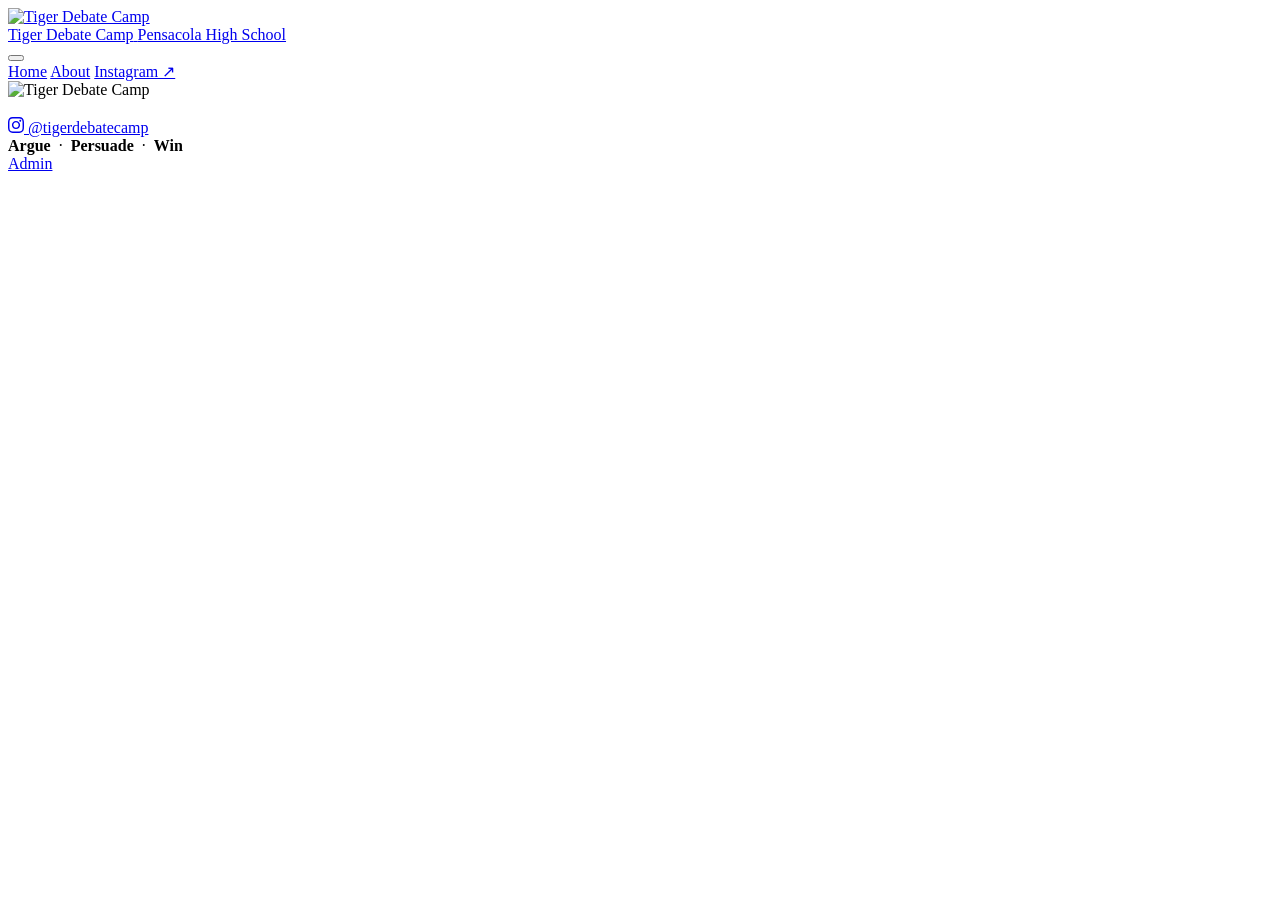
==== index.html @ ca710f63 "chore: add index.html" ====
<!DOCTYPE html>
<html lang="en">
<head>
  <meta charset="UTF-8" />
  <meta name="viewport" content="width=device-width, initial-scale=1.0" />
  <meta name="description" content="Tiger Debate Camp — An intensive debate program for rising 6th–8th graders, run by the Pensacola High Debate Team." />
  <meta property="og:title" content="Tiger Debate Camp" />
  <meta property="og:description" content="An intensive debate program for rising 6th–8th graders out of Pensacola High School." />
  <meta property="og:type" content="website" />
  <title>Tiger Debate Camp</title>
  <link rel="icon" type="image/png" href="Media/favicon-tdc.png" />
  <link rel="apple-touch-icon" href="Media/favicon-tdc.png" />
  <link rel="stylesheet" href="assets/styles.css" />
</head>
<body>

<header>
  <a class="logo-area" href="index.html" aria-label="Go to homepage">
    <img class="logo-img" src="Media/favicon-tdc.png" alt="Tiger Debate Camp" />
    <div class="logo-chapter">
      <span class="chapter-school">Tiger Debate Camp</span>
      <span class="chapter-tag">Pensacola High School</span>
    </div>
  </a>

  <button class="hamburger" id="hamburger" aria-label="Toggle navigation" aria-expanded="false">
    <span></span><span></span><span></span>
  </button>

  <nav id="main-nav" role="navigation" aria-label="Main navigation">
    <a href="index.html" id="nav-home">Home</a>
    <a href="about.html" id="nav-about">About</a>
    <a href="https://www.instagram.com/" target="_blank" rel="noopener" class="nav-accent">Instagram ↗</a>
  </nav>
</header>

<main id="main-content" role="main"></main>

<footer>
  <img class="footer-logo" src="Media/favicon-tdc.png" alt="Tiger Debate Camp" />
  <div style="font-weight:600;color:#fff;font-size:.95rem;">Pensacola High School <span style="opacity:.45;margin:0 .35rem;">·</span> Pensacola, FL</div>
  <div class="footer-divider" aria-hidden="true"></div>
  <a class="insta-link" href="https://www.instagram.com/" target="_blank" rel="noopener" aria-label="Follow us on Instagram">
    <svg width="16" height="16" viewBox="0 0 24 24" fill="currentColor" aria-hidden="true">
      <path d="M12 2.163c3.204 0 3.584.012 4.85.07 3.252.148 4.771 1.691 4.919 4.919.058 1.265.069 1.645.069 4.849 0 3.205-.012 3.584-.069 4.849-.149 3.225-1.664 4.771-4.919 4.919-1.266.058-1.644.07-4.85.07-3.204 0-3.584-.012-4.849-.07-3.26-.149-4.771-1.699-4.919-4.92-.058-1.265-.07-1.644-.07-4.849 0-3.204.013-3.583.07-4.849.149-3.227 1.664-4.771 4.919-4.919 1.266-.057 1.645-.069 4.849-.069zm0-2.163c-3.259 0-3.667.014-4.947.072-4.358.2-6.78 2.618-6.98 6.98-.059 1.281-.073 1.689-.073 4.948 0 3.259.014 3.668.072 4.948.2 4.358 2.618 6.78 6.98 6.98 1.281.058 1.689.072 4.948.072 3.259 0 3.668-.014 4.948-.072 4.354-.2 6.782-2.618 6.979-6.98.059-1.28.073-1.689.073-4.948 0-3.259-.014-3.667-.072-4.947-.196-4.354-2.617-6.78-6.979-6.98-1.281-.059-1.69-.073-4.949-.073zm0 5.838c-3.403 0-6.162 2.759-6.162 6.162s2.759 6.163 6.162 6.163 6.162-2.759 6.162-6.163c0-3.403-2.759-6.162-6.162-6.162zm0 10.162c-2.209 0-4-1.79-4-4 0-2.209 1.791-4 4-4s4 1.791 4 4c0 2.21-1.791 4-4 4zm6.406-11.845c-.796 0-1.441.645-1.441 1.44s.645 1.44 1.441 1.44c.795 0 1.439-.645 1.439-1.44s-.644-1.44-1.439-1.44z"/>
    </svg>
    @tigerdebatecamp
  </a>
  <div class="footer-tag"><strong>Argue</strong> &nbsp;·&nbsp; <strong>Persuade</strong> &nbsp;·&nbsp; <strong>Win</strong></div>
  <a class="footer-admin" href="admin.html">Admin</a>
</footer>

<script src="assets/site.js"></script>
<script>
function onSiteReady() {
  const main = document.getElementById('main-content');
  const t = currentTheme();
  const c = currentContent();

  const eventsHtml = c.events.map(ev => `
    <div class="event-item">
      <div class="event-date">${escHtml(ev.date)}</div>
      <div class="event-info">
        <h4>${escHtml(ev.title)}</h4>
        <p>${escHtml(ev.desc)}</p>
      </div>
    </div>`).join('');

  main.innerHTML = `
    <div class="hero">
      <div class="hero-content">
        <div class="hero-eyebrow">Pensacola High Debate Team Presents</div>
        <h1 class="anim anim-0">Tiger <span>Debate</span> Camp</h1>
        <p class="anim anim-1">${escHtml(c.subheadline)}</p>
        <div class="hero-actions anim anim-2">
          <a class="btn btn-primary" href="#section-program">The Program</a>
          <a class="btn btn-outline" href="about.html">About Us</a>
        </div>
      </div>
    </div>

    <div class="stats-strip">
      <div class="stat-item">
        <div class="stat-number">23</div>
        <div class="stat-label">2026 Enrollment</div>
      </div>
      <div class="stat-item">
        <div class="stat-number">5</div>
        <div class="stat-label">Days of Training</div>
      </div>
      <div class="stat-item">
        <div class="stat-number">6–8</div>
        <div class="stat-label">Grade Levels</div>
      </div>
      <div class="stat-item">
        <div class="stat-number">1</div>
        <div class="stat-label">Tournament Day</div>
      </div>
    </div>

    ${t.showAnnouncement && c.announcement && c.announcement.title ? `
    <section class="announcement-section" id="section-announcement">
      <div class="announcement" role="region" aria-label="Camp announcement">
        <div class="announcement-icon" aria-hidden="true">
          <svg width="22" height="22" viewBox="0 0 24 24" fill="currentColor">
            <path d="M3 11v2c0 .55.45 1 1 1h1l3.5 3.5c.63.63 1.71.18 1.71-.71V7.21c0-.89-1.08-1.34-1.71-.71L5 10H4c-.55 0-1 .45-1 1zm13.5 1c0-1.77-1.02-3.29-2.5-4.03v8.05c1.48-.73 2.5-2.25 2.5-4.02zM14 3.23v.5c0 .38.25.71.61.85C17.18 5.6 19 8.09 19 11s-1.82 5.4-4.39 6.42c-.36.14-.61.47-.61.85v.5c0 .63.63 1.07 1.21.85C18.66 18.36 21 14.95 21 11s-2.34-7.36-5.79-8.62c-.58-.22-1.21.22-1.21.85z"/>
          </svg>
        </div>
        <div class="announcement-body">
          ${c.announcement.badge ? `<div class="announcement-badge">${escHtml(c.announcement.badge)}</div>` : ''}
          <h3 class="announcement-title">${escHtml(c.announcement.title)}</h3>
          ${c.announcement.body ? `<p class="announcement-text">${escHtml(c.announcement.body)}</p>` : ''}
        </div>
        ${c.announcement.ctaText && c.announcement.ctaHref ? `
          <a class="announcement-cta" href="${escHtml(c.announcement.ctaHref)}">${escHtml(c.announcement.ctaText)} &rarr;</a>
        ` : ''}
      </div>
    </section>
    ` : ''}

    <section class="section" id="section-program">
      <div class="section-inner">
        <div class="section-eyebrow">The Program</div>
        <h2 class="section-title">What You'll Learn</h2>
        <div class="section-line"></div>
        <div class="cards">
          <div class="card">
            <div class="card-icon">
              <svg width="22" height="22" viewBox="0 0 24 24"><path d="M12 3c-4.97 0-9 4.03-9 9s4.03 9 9 9 9-4.03 9-9-4.03-9-9-9zm0 16c-3.86 0-7-3.14-7-7s3.14-7 7-7 7 3.14 7 7-3.14 7-7 7zm.5-11H11v6l5.25 3.15.75-1.23-4.5-2.67V8z"/></svg>
            </div>
            <h3>Argument Construction</h3>
            <p>Build airtight arguments from the ground up. Learn claim, warrant, and impact — the pillars of every winning case.</p>
          </div>
          <div class="card">
            <div class="card-icon">
              <svg width="22" height="22" viewBox="0 0 24 24"><path d="M20 2H4c-1.1 0-2 .9-2 2v18l4-4h14c1.1 0 2-.9 2-2V4c0-1.1-.9-2-2-2zm0 14H6l-2 2V4h16v12z"/></svg>
            </div>
            <h3>Crossfire Mastery</h3>
            <p>Sharpen your question-asking and on-your-feet thinking. Learn how to expose weaknesses and defend your position under pressure.</p>
          </div>
          <div class="card">
            <div class="card-icon">
              <svg width="22" height="22" viewBox="0 0 24 24"><path d="M19 3H5c-1.1 0-2 .9-2 2v14c0 1.1.9 2 2 2h14c1.1 0 2-.9 2-2V5c0-1.1-.9-2-2-2zm-7 14l-5-5 1.41-1.41L12 14.17l7.59-7.59L21 8l-9 9z"/></svg>
            </div>
            <h3>Real Tournament</h3>
            <p>On the final day, compete in a real tournament with real awards. No experience needed — just a willingness to learn and have fun.</p>
          </div>
        </div>
      </div>
    </section>

    <section class="section section-alt" id="section-format">
      <div class="section-inner">
        <div class="section-eyebrow">Tiger Debate Format</div>
        <h2 class="section-title">The Specialized Format</h2>
        <div class="section-line"></div>
        <table class="format-table">
          <thead>
            <tr>
              <th>Speech / Event</th>
              <th style="text-align:right">Duration</th>
            </tr>
          </thead>
          <tbody>
            <tr class="round-divider"><td colspan="2">Round 1</td></tr>
            <tr><td>Affirmative Opening</td><td>2:00</td></tr>
            <tr><td>Negative Opening</td><td>2:00</td></tr>
            <tr><td>Crossfire</td><td>2:00</td></tr>
            <tr><td>Prep Time</td><td>1:00</td></tr>
            <tr class="round-divider"><td colspan="2">Round 2</td></tr>
            <tr><td>Affirmative Rebuttal</td><td>1:30</td></tr>
            <tr><td>Negative Rebuttal</td><td>1:30</td></tr>
            <tr><td>Crossfire</td><td>1:30</td></tr>
            <tr><td>Prep Time</td><td>1:00</td></tr>
            <tr class="round-divider"><td colspan="2">Closing</td></tr>
            <tr><td>Affirmative Closing</td><td>1:00</td></tr>
            <tr><td>Negative Closing</td><td>1:00</td></tr>
          </tbody>
        </table>
      </div>
    </section>

    ${t.showEvents && c.events.length ? `
    <section class="section" id="section-schedule">
      <div class="section-inner">
        <div class="section-eyebrow">2026 Camp</div>
        <h2 class="section-title">Daily Schedule</h2>
        <div class="section-line"></div>
        <div class="events-list">${eventsHtml}</div>
      </div>
    </section>
    ` : ''}

    <section class="section section-alt" id="section-flyer">
      <div class="section-inner" style="text-align:center;">
        <div class="section-eyebrow">Camp Flyer</div>
        <h2 class="section-title">June 8–12, 2026</h2>
        <div class="section-line" style="margin:0 auto 2rem;"></div>
        <div class="flyer-wrap">
          <img src="Media/flyer.png" alt="Tiger Debate Camp Flyer — June 8–12, 8:30–1:30" />
        </div>
        <p style="margin-top:1.25rem;color:var(--text-muted);font-size:.92rem;">
          Text <strong style="color:var(--black);">850-380-5099</strong> for more info
        </p>
      </div>
    </section>

    ${t.showCta ? `
    <section class="section" id="section-cta">
      <div class="section-inner">
        <div class="cta-banner">
          <h2>Ready to Debate?</h2>
          <p>Join Tiger Debate Camp and spend five days learning to argue smarter, think faster, and compete with confidence. No experience needed.</p>
          <div class="hero-actions">
            <a class="btn btn-primary" href="about.html">Meet the Team</a>
            <a class="btn btn-outline" href="mailto:${escHtml(c.contactEmail)}">Contact Us</a>
          </div>
        </div>
      </div>
    </section>
    ` : ''}
  `;
}
</script>
</body>
</html>
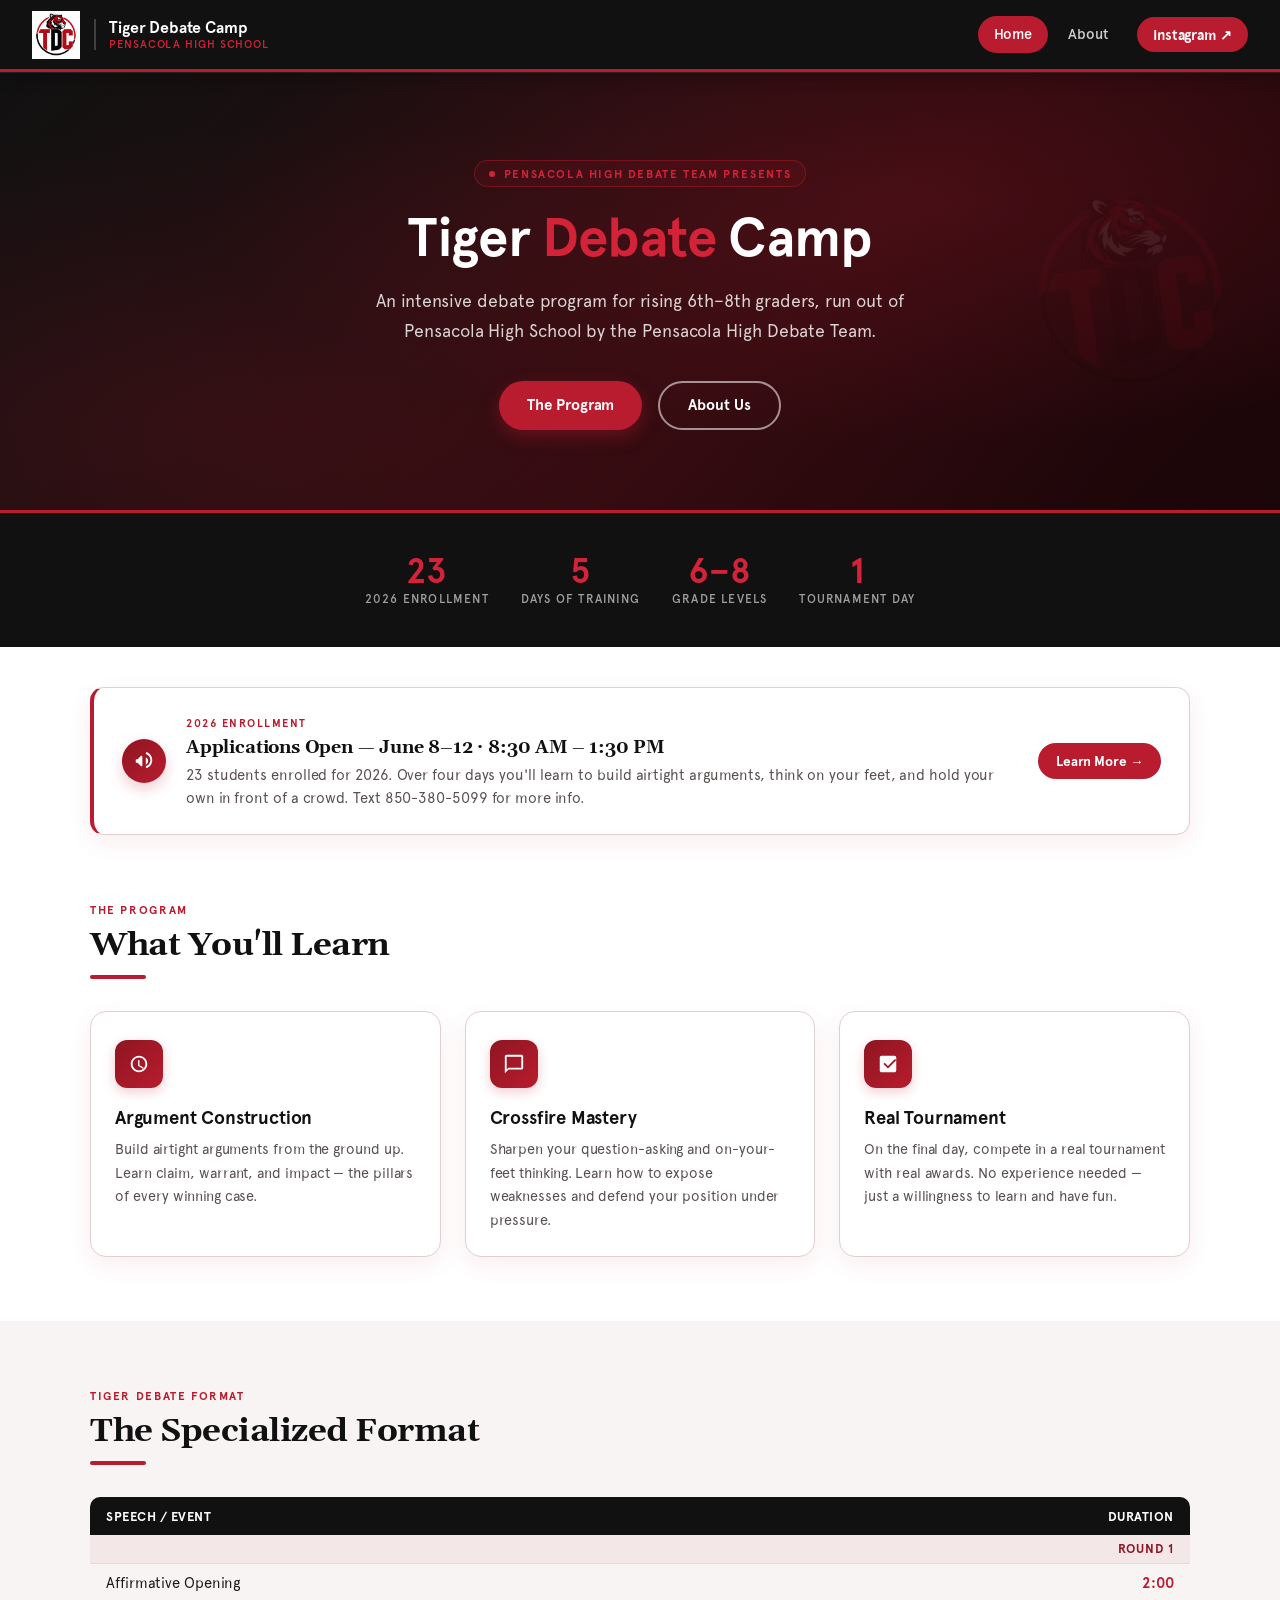
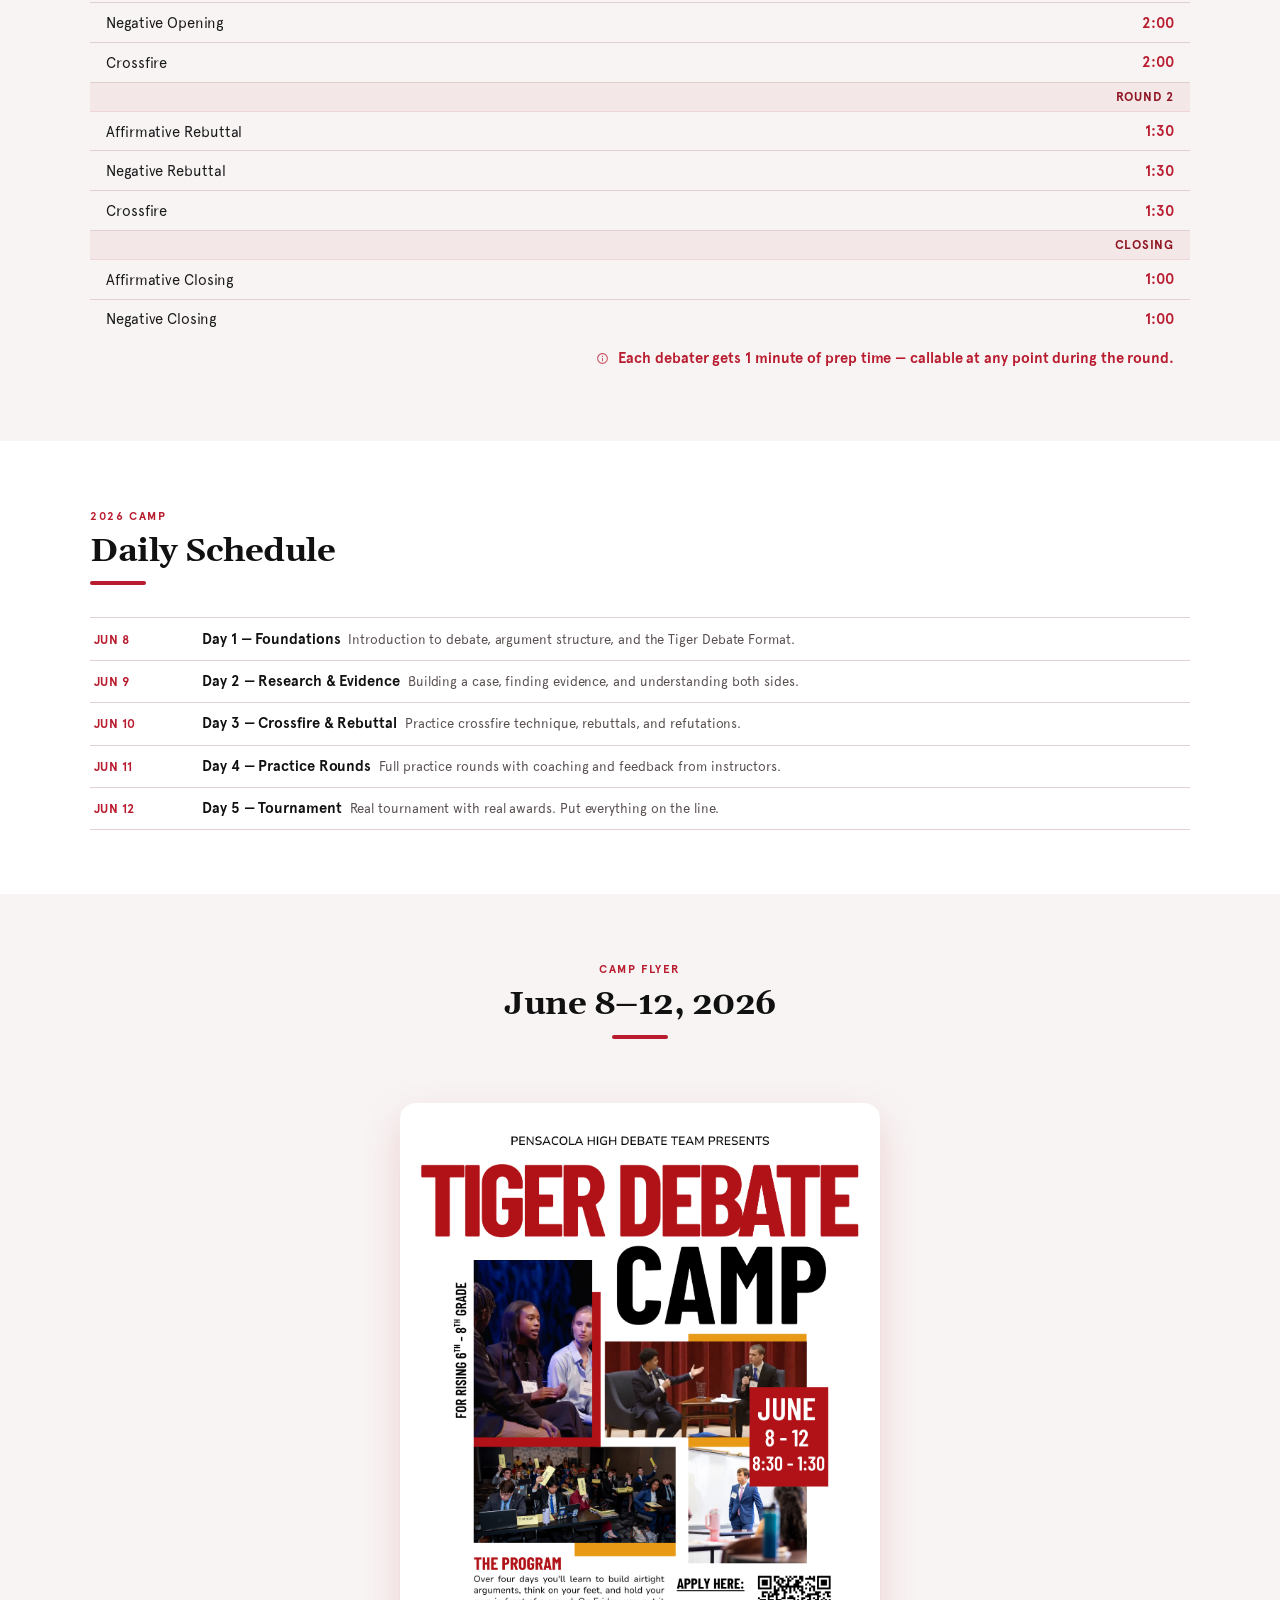
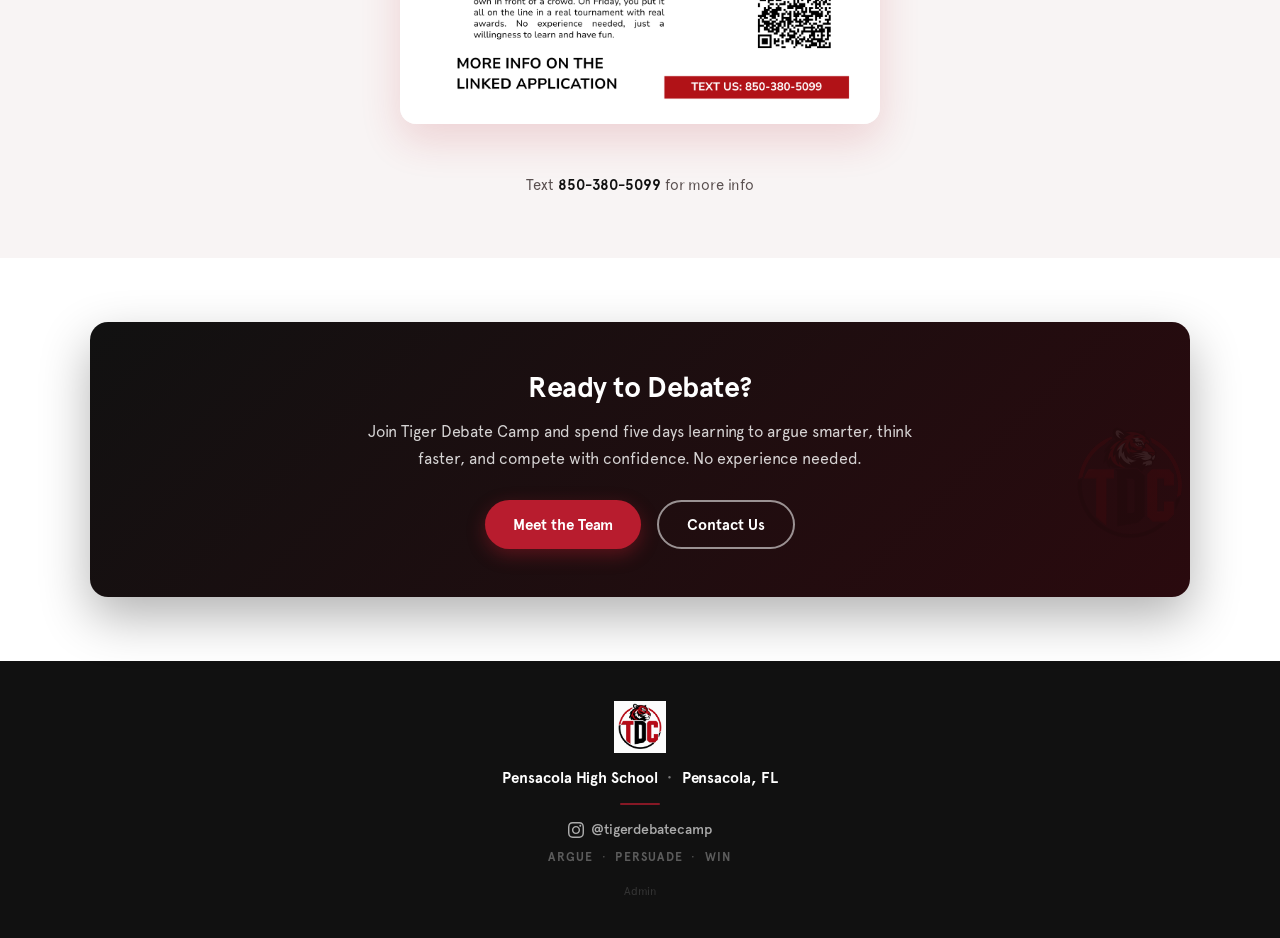
==== commit 3f720d44: "feat: update index.html" ====
--- a/index.html
+++ b/index.html
@@ -30,7 +30,7 @@
   <nav id="main-nav" role="navigation" aria-label="Main navigation">
     <a href="index.html" id="nav-home">Home</a>
     <a href="about.html" id="nav-about">About</a>
-    <a href="https://www.instagram.com/" target="_blank" rel="noopener" class="nav-accent">Instagram ↗</a>
+    <a href="https://www.instagram.com/tigerdebate" target="_blank" rel="noopener" class="nav-accent">Instagram ↗</a>
   </nav>
 </header>
 
@@ -40,7 +40,7 @@
   <img class="footer-logo" src="Media/favicon-tdc.png" alt="Tiger Debate Camp" />
   <div style="font-weight:600;color:#fff;font-size:.95rem;">Pensacola High School <span style="opacity:.45;margin:0 .35rem;">·</span> Pensacola, FL</div>
   <div class="footer-divider" aria-hidden="true"></div>
-  <a class="insta-link" href="https://www.instagram.com/" target="_blank" rel="noopener" aria-label="Follow us on Instagram">
+  <a class="insta-link" href="https://www.instagram.com/tigerdebate" target="_blank" rel="noopener" aria-label="Follow us on Instagram">
     <svg width="16" height="16" viewBox="0 0 24 24" fill="currentColor" aria-hidden="true">
       <path d="M12 2.163c3.204 0 3.584.012 4.85.07 3.252.148 4.771 1.691 4.919 4.919.058 1.265.069 1.645.069 4.849 0 3.205-.012 3.584-.069 4.849-.149 3.225-1.664 4.771-4.919 4.919-1.266.058-1.644.07-4.85.07-3.204 0-3.584-.012-4.849-.07-3.26-.149-4.771-1.699-4.919-4.92-.058-1.265-.07-1.644-.07-4.849 0-3.204.013-3.583.07-4.849.149-3.227 1.664-4.771 4.919-4.919 1.266-.057 1.645-.069 4.849-.069zm0-2.163c-3.259 0-3.667.014-4.947.072-4.358.2-6.78 2.618-6.98 6.98-.059 1.281-.073 1.689-.073 4.948 0 3.259.014 3.668.072 4.948.2 4.358 2.618 6.78 6.98 6.98 1.281.058 1.689.072 4.948.072 3.259 0 3.668-.014 4.948-.072 4.354-.2 6.782-2.618 6.979-6.98.059-1.28.073-1.689.073-4.948 0-3.259-.014-3.667-.072-4.947-.196-4.354-2.617-6.78-6.979-6.98-1.281-.059-1.69-.073-4.949-.073zm0 5.838c-3.403 0-6.162 2.759-6.162 6.162s2.759 6.163 6.162 6.163 6.162-2.759 6.162-6.163c0-3.403-2.759-6.162-6.162-6.162zm0 10.162c-2.209 0-4-1.79-4-4 0-2.209 1.791-4 4-4s4 1.791 4 4c0 2.21-1.791 4-4 4zm6.406-11.845c-.796 0-1.441.645-1.441 1.44s.645 1.44 1.441 1.44c.795 0 1.439-.645 1.439-1.44s-.644-1.44-1.439-1.44z"/>
     </svg>
@@ -166,16 +166,22 @@
             <tr><td>Affirmative Opening</td><td>2:00</td></tr>
             <tr><td>Negative Opening</td><td>2:00</td></tr>
             <tr><td>Crossfire</td><td>2:00</td></tr>
-            <tr><td>Prep Time</td><td>1:00</td></tr>
             <tr class="round-divider"><td colspan="2">Round 2</td></tr>
             <tr><td>Affirmative Rebuttal</td><td>1:30</td></tr>
             <tr><td>Negative Rebuttal</td><td>1:30</td></tr>
             <tr><td>Crossfire</td><td>1:30</td></tr>
-            <tr><td>Prep Time</td><td>1:00</td></tr>
             <tr class="round-divider"><td colspan="2">Closing</td></tr>
             <tr><td>Affirmative Closing</td><td>1:00</td></tr>
             <tr><td>Negative Closing</td><td>1:00</td></tr>
           </tbody>
+          <tfoot>
+            <tr class="prep-note">
+              <td colspan="2">
+                <svg width="13" height="13" viewBox="0 0 24 24" fill="currentColor" aria-hidden="true" style="vertical-align:-2px;margin-right:.35rem;opacity:.7"><path d="M11 7h2v2h-2zm0 4h2v6h-2zm1-9C6.48 2 2 6.48 2 12s4.48 10 10 10 10-4.48 10-10S17.52 2 12 2zm0 18c-4.41 0-8-3.59-8-8s3.59-8 8-8 8 3.59 8 8-3.59 8-8 8z"/></svg>
+                Each debater gets <strong>1 minute of prep time</strong> — callable at any point during the round.
+              </td>
+            </tr>
+          </tfoot>
         </table>
       </div>
     </section>
--- a/assets/styles.css
+++ b/assets/styles.css
@@ -0,0 +1,904 @@
+/* ── Tiger Debate Camp brand typefaces ── */
+@font-face {
+  font-family: 'Apercu Pro';
+  src: url("../Fonts/Apercu Pro/Apercu Pro Light.otf") format('opentype');
+  font-weight: 300; font-style: normal; font-display: swap;
+}
+@font-face {
+  font-family: 'Apercu Pro';
+  src: url("../Fonts/Apercu Pro/Apercu Pro Regular.otf") format('opentype');
+  font-weight: 400; font-style: normal; font-display: swap;
+}
+@font-face {
+  font-family: 'Apercu Pro';
+  src: url("../Fonts/Apercu Pro/Apercu Pro Italic.otf") format('opentype');
+  font-weight: 400; font-style: italic; font-display: swap;
+}
+@font-face {
+  font-family: 'Apercu Pro';
+  src: url("../Fonts/Apercu Pro/Apercu Pro Medium.otf") format('opentype');
+  font-weight: 500; font-style: normal; font-display: swap;
+}
+@font-face {
+  font-family: 'Apercu Pro';
+  src: url("../Fonts/Apercu Pro/Apercu Pro Bold.otf") format('opentype');
+  font-weight: 700; font-style: normal; font-display: swap;
+}
+@font-face {
+  font-family: 'Gelasio';
+  src: url("../Fonts/Gelasio/Gelasio-SemiBold.ttf") format('truetype');
+  font-weight: 600; font-style: normal; font-display: swap;
+}
+@font-face {
+  font-family: 'Gelasio';
+  src: url("../Fonts/Gelasio/Gelasio-Bold.ttf") format('truetype');
+  font-weight: 700; font-style: normal; font-display: swap;
+}
+
+/* ── Tiger Debate Camp brand palette ── */
+:root {
+  --crimson:    #b81c2e;
+  --crimson-dk: #8f1522;
+  --crimson-lt: #d42338;
+  --black:      #111111;
+  --ink:        #1a1a1a;
+  --white:      #ffffff;
+
+  --primary:    var(--crimson);
+  --accent:     var(--crimson-lt);
+  --bg:         var(--white);
+  --surface:    #f8f4f4;
+  --text:       var(--ink);
+  --text-muted: #5a5050;
+  --border:     #e0d0d0;
+
+  --radius:     12px;
+  --radius-pill: 999px;
+  --font-body:    'Apercu Pro', 'Helvetica Neue', Arial, sans-serif;
+  --font-head:    'Apercu Pro', 'Helvetica Neue', Arial, sans-serif;
+  --font-display: 'Gelasio', Georgia, 'Times New Roman', serif;
+  --shadow:     0 8px 24px rgba(184,28,46,0.08);
+  --shadow-lg:  0 16px 40px rgba(184,28,46,0.16);
+  --transition: 0.25s cubic-bezier(.4,0,.2,1);
+}
+
+*, *::before, *::after { box-sizing: border-box; margin: 0; padding: 0; }
+html { scroll-behavior: smooth; }
+
+body {
+  font-family: var(--font-body);
+  background: var(--bg);
+  color: var(--text);
+  min-height: 100vh;
+  display: flex;
+  flex-direction: column;
+  letter-spacing: -0.005em;
+  -webkit-font-smoothing: antialiased;
+  -moz-osx-font-smoothing: grayscale;
+}
+
+/* ── Header ── */
+header {
+  background: var(--black);
+  color: var(--white);
+  padding: 0 2rem;
+  display: flex;
+  align-items: center;
+  justify-content: space-between;
+  gap: 1rem;
+  position: sticky;
+  top: 0;
+  z-index: 100;
+  box-shadow: 0 1px 0 rgba(255,255,255,.08), 0 4px 16px rgba(0,0,0,0.3);
+  border-bottom: 3px solid var(--crimson);
+  min-height: 72px;
+}
+
+.logo-area {
+  display: flex;
+  align-items: center;
+  gap: .85rem;
+  cursor: pointer;
+  text-decoration: none;
+  color: var(--white);
+}
+
+.logo-img {
+  height: 48px;
+  width: auto;
+  display: block;
+}
+
+.logo-chapter {
+  display: flex;
+  flex-direction: column;
+  line-height: 1.1;
+  border-left: 2px solid rgba(255,255,255,.2);
+  padding-left: .85rem;
+}
+.logo-chapter .chapter-school {
+  font-family: var(--font-head);
+  font-weight: 700;
+  font-size: 1rem;
+  color: var(--white);
+  letter-spacing: -0.01em;
+}
+.logo-chapter .chapter-tag {
+  font-size: .7rem;
+  font-weight: 500;
+  color: var(--crimson-lt);
+  letter-spacing: .08em;
+  text-transform: uppercase;
+  margin-top: 2px;
+}
+@media (max-width: 640px) {
+  .logo-chapter { display: none; }
+}
+
+nav { display: flex; gap: .25rem; align-items: center; }
+
+nav a {
+  color: rgba(255,255,255,.8);
+  text-decoration: none;
+  padding: .55rem 1rem;
+  border-radius: var(--radius-pill);
+  font-size: .9rem;
+  font-weight: 500;
+  transition: background var(--transition), color var(--transition);
+}
+
+nav a:hover {
+  background: rgba(255,255,255,.08);
+  color: var(--white);
+}
+
+nav a.active {
+  background: var(--crimson);
+  color: var(--white);
+}
+
+nav a.nav-accent {
+  background: var(--crimson);
+  color: var(--white);
+  font-weight: 700;
+  margin-left: .5rem;
+}
+
+nav a.nav-accent:hover { background: var(--crimson-lt); color: var(--white); }
+
+.hamburger {
+  display: none;
+  background: none;
+  border: none;
+  cursor: pointer;
+  padding: .4rem;
+  color: var(--white);
+  flex-direction: column;
+  gap: 5px;
+}
+
+.hamburger span {
+  display: block;
+  width: 24px;
+  height: 2.5px;
+  background: var(--white);
+  border-radius: 2px;
+  transition: var(--transition);
+}
+
+/* ── Mobile nav ── */
+@media (max-width: 640px) {
+  .hamburger { display: flex; }
+  nav {
+    display: none;
+    position: absolute;
+    top: 72px;
+    left: 0; right: 0;
+    background: var(--black);
+    flex-direction: column;
+    padding: 1rem;
+    gap: .35rem;
+    border-top: 1px solid rgba(255,255,255,.1);
+    box-shadow: 0 12px 28px rgba(0,0,0,.4);
+  }
+  nav.open { display: flex; }
+  nav a { width: 100%; text-align: center; padding: .8rem; }
+}
+
+/* ── Main content ── */
+main {
+  flex: 1;
+  opacity: 1;
+  transition: opacity var(--transition);
+}
+main.fading { opacity: 0; }
+
+/* ── Page container ── */
+.page { max-width: 1100px; margin: 0 auto; padding: 2.5rem 1.5rem 4rem; }
+
+/* ── Hero ── */
+.hero {
+  background: linear-gradient(135deg, var(--black) 0%, #2a0a0e 60%, #1a0508 100%);
+  color: var(--white);
+  padding: 5.5rem 1.5rem 5rem;
+  text-align: center;
+  position: relative;
+  overflow: hidden;
+}
+
+.hero::before {
+  content: '';
+  position: absolute;
+  inset: 0;
+  background: radial-gradient(ellipse at 70% 30%, rgba(184,28,46,.22) 0%, transparent 55%),
+              radial-gradient(ellipse at 20% 80%, rgba(184,28,46,.15) 0%, transparent 60%);
+  pointer-events: none;
+}
+
+.hero::after {
+  content: '';
+  position: absolute;
+  right: -60px;
+  top: 50%;
+  transform: translateY(-50%) rotate(-8deg);
+  width: 420px;
+  height: 420px;
+  background-image: url("../Media/logo-tdc.png");
+  background-repeat: no-repeat;
+  background-size: contain;
+  background-position: center;
+  opacity: 0.07;
+  pointer-events: none;
+}
+
+.hero-content { position: relative; z-index: 1; max-width: 780px; margin: 0 auto; }
+
+.hero-eyebrow {
+  display: inline-flex;
+  align-items: center;
+  gap: .55rem;
+  font-size: .72rem;
+  font-weight: 600;
+  letter-spacing: .14em;
+  text-transform: uppercase;
+  color: var(--crimson-lt);
+  margin-bottom: 1.25rem;
+  padding: .35rem .85rem;
+  border: 1px solid rgba(184,28,46,.45);
+  border-radius: var(--radius-pill);
+  background: rgba(184,28,46,.1);
+}
+.hero-eyebrow::before {
+  content: '';
+  width: 6px; height: 6px; border-radius: 50%;
+  background: var(--crimson-lt);
+}
+
+.hero h1 {
+  font-family: var(--font-head);
+  font-size: clamp(2.1rem, 5vw, 3.4rem);
+  font-weight: 700;
+  line-height: 1.12;
+  letter-spacing: -0.015em;
+  margin-bottom: 1.1rem;
+}
+
+.hero h1 span { color: var(--crimson-lt); }
+
+.hero p {
+  font-size: 1.1rem;
+  line-height: 1.7;
+  color: rgba(255,255,255,.82);
+  max-width: 600px;
+  margin: 0 auto 2.2rem;
+  font-weight: 400;
+}
+
+.btn {
+  display: inline-flex;
+  align-items: center;
+  gap: .5rem;
+  padding: .85rem 1.75rem;
+  border-radius: var(--radius-pill);
+  font-family: var(--font-body);
+  font-weight: 600;
+  font-size: .95rem;
+  cursor: pointer;
+  text-decoration: none;
+  border: none;
+  transition: transform var(--transition), box-shadow var(--transition), background var(--transition), color var(--transition), border-color var(--transition);
+}
+
+.btn:hover { transform: translateY(-2px); box-shadow: 0 10px 24px rgba(0,0,0,.3); }
+.btn:active { transform: translateY(0); }
+
+.btn-primary {
+  background: var(--crimson);
+  color: var(--white);
+  box-shadow: 0 6px 18px rgba(184,28,46,.38);
+}
+.btn-primary:hover { background: var(--crimson-lt); }
+.btn-outline {
+  background: transparent;
+  color: var(--white);
+  border: 2px solid rgba(255,255,255,.55);
+}
+.btn-outline:hover { border-color: var(--white); background: rgba(255,255,255,.08); }
+.btn-navy {
+  background: var(--black);
+  color: var(--white);
+}
+.btn-navy:hover { background: #2a2a2a; color: var(--white); }
+.btn-danger { background: #dc3545; color: var(--white); }
+
+.hero-actions { display: flex; gap: 1rem; justify-content: center; flex-wrap: wrap; }
+
+/* ── Sections ── */
+.section { padding: 4rem 1.5rem; }
+.section-alt { background: var(--surface); }
+
+.section-inner { max-width: 1100px; margin: 0 auto; }
+
+.section-eyebrow {
+  display: inline-block;
+  font-size: .72rem;
+  font-weight: 600;
+  letter-spacing: .14em;
+  text-transform: uppercase;
+  color: var(--crimson);
+  margin-bottom: .55rem;
+}
+
+.section-title {
+  font-family: var(--font-display);
+  font-size: clamp(1.65rem, 2.6vw, 2.1rem);
+  font-weight: 700;
+  color: var(--black);
+  letter-spacing: -0.015em;
+  line-height: 1.2;
+  margin-bottom: 0.6rem;
+}
+
+.section-line {
+  width: 56px;
+  height: 4px;
+  background: var(--crimson);
+  border-radius: 2px;
+  margin-bottom: 2rem;
+}
+
+/* ── Announcement card (homepage) ── */
+.announcement-section { padding: 2.5rem 1.5rem 0; }
+.announcement {
+  position: relative;
+  max-width: 1100px;
+  margin: 0 auto;
+  background: var(--bg);
+  border: 1px solid var(--border);
+  border-left: 4px solid var(--crimson);
+  border-radius: 14px;
+  padding: 1.5rem 1.75rem;
+  box-shadow: var(--shadow);
+  display: grid;
+  grid-template-columns: auto 1fr auto;
+  gap: 1.25rem;
+  align-items: center;
+}
+.announcement-icon {
+  width: 44px; height: 44px;
+  flex: 0 0 44px;
+  background: linear-gradient(135deg, var(--crimson-dk) 0%, var(--crimson) 100%);
+  border-radius: 50%;
+  display: flex; align-items: center; justify-content: center;
+  color: var(--white);
+  box-shadow: 0 6px 14px rgba(184,28,46,.22);
+}
+.announcement-body { min-width: 0; }
+.announcement-badge {
+  display: inline-block;
+  font-size: .68rem;
+  font-weight: 700;
+  letter-spacing: .14em;
+  text-transform: uppercase;
+  color: var(--crimson);
+  margin-bottom: .35rem;
+}
+.announcement-title {
+  font-family: var(--font-display);
+  font-size: 1.15rem;
+  font-weight: 700;
+  color: var(--black);
+  line-height: 1.3;
+  margin-bottom: .3rem;
+  letter-spacing: -0.01em;
+}
+.announcement-text {
+  font-size: .92rem;
+  color: var(--text-muted);
+  line-height: 1.55;
+}
+.announcement-cta {
+  flex: 0 0 auto;
+  display: inline-flex;
+  align-items: center;
+  gap: .35rem;
+  padding: .6rem 1.1rem;
+  border-radius: var(--radius-pill);
+  background: var(--crimson);
+  color: var(--white);
+  font-weight: 600;
+  font-size: .85rem;
+  text-decoration: none;
+  white-space: nowrap;
+  transition: background var(--transition), transform var(--transition);
+}
+.announcement-cta:hover { background: var(--crimson-lt); transform: translateY(-1px); }
+
+@media (max-width: 720px) {
+  .announcement {
+    grid-template-columns: auto 1fr;
+    row-gap: 1rem;
+  }
+  .announcement-cta { grid-column: 1 / -1; justify-self: start; }
+}
+
+/* ── Embedded calendars ── */
+.embeds-grid {
+  display: grid;
+  gap: 1.5rem;
+  grid-template-columns: 1fr;
+}
+@media (min-width: 880px) {
+  .embeds-grid.two-col { grid-template-columns: 1fr 1fr; }
+}
+.embed-card {
+  background: var(--bg);
+  border: 1px solid var(--border);
+  border-radius: 14px;
+  box-shadow: var(--shadow);
+  overflow: hidden;
+}
+.embed-card-head {
+  padding: 1rem 1.25rem;
+  border-bottom: 1px solid var(--border);
+  font-family: var(--font-head);
+  font-weight: 600;
+  color: var(--black);
+  font-size: .95rem;
+  display: flex; align-items: center; gap: .55rem;
+}
+.embed-card-head svg { color: var(--crimson); }
+.embed-frame {
+  width: 100%;
+  height: 520px;
+  border: 0;
+  display: block;
+  background: var(--surface);
+}
+
+/* ── Cards grid ── */
+.cards { display: grid; gap: 1.5rem; grid-template-columns: repeat(auto-fill, minmax(280px, 1fr)); }
+
+.card {
+  position: relative;
+  background: var(--bg);
+  border: 1px solid var(--border);
+  border-radius: 16px;
+  padding: 1.75rem 1.5rem 1.5rem;
+  box-shadow: var(--shadow);
+  transition: transform var(--transition), box-shadow var(--transition), border-color var(--transition);
+  overflow: hidden;
+}
+
+.card::before {
+  content: '';
+  position: absolute;
+  top: 0; left: 0; right: 0;
+  height: 3px;
+  background: var(--crimson);
+  transform: scaleX(0);
+  transform-origin: left;
+  transition: transform 0.35s cubic-bezier(.4,0,.2,1);
+}
+
+.card:hover {
+  transform: translateY(-4px);
+  box-shadow: var(--shadow-lg);
+  border-color: rgba(184,28,46,.25);
+}
+.card:hover::before { transform: scaleX(1); }
+
+.card-icon {
+  width: 48px; height: 48px;
+  background: linear-gradient(135deg, var(--crimson-dk) 0%, var(--crimson) 100%);
+  border-radius: 12px;
+  display: flex; align-items: center; justify-content: center;
+  margin-bottom: 1.1rem;
+  box-shadow: 0 4px 12px rgba(184,28,46,.22);
+}
+.card-icon svg { fill: var(--white); }
+
+.card h3 {
+  font-family: var(--font-head);
+  font-size: 1.15rem;
+  font-weight: 700;
+  color: var(--black);
+  letter-spacing: -0.01em;
+  margin-bottom: .5rem;
+}
+
+.card p {
+  font-size: .9rem;
+  line-height: 1.65;
+  color: var(--text-muted);
+}
+
+.card a.card-link {
+  display: inline-flex;
+  align-items: center;
+  gap: .35rem;
+  margin-top: 1rem;
+  font-size: .85rem;
+  font-weight: 600;
+  color: var(--crimson);
+  text-decoration: none;
+  transition: color var(--transition), gap var(--transition);
+}
+.card a.card-link:hover { color: var(--crimson-dk); gap: .55rem; }
+
+/* ── Officers ── */
+.officers {
+  display: grid;
+  gap: 1rem;
+  grid-template-columns: repeat(auto-fill, minmax(170px, 1fr));
+}
+
+.officer {
+  background: var(--bg);
+  border: 1px solid var(--border);
+  border-radius: 14px;
+  padding: 1.4rem 1rem 1.2rem;
+  text-align: center;
+  box-shadow: var(--shadow);
+  transition: transform var(--transition), box-shadow var(--transition);
+}
+.officer:hover { transform: translateY(-3px); box-shadow: var(--shadow-lg); }
+
+.officer-avatar {
+  width: 64px; height: 64px;
+  border-radius: 50%;
+  background: linear-gradient(135deg, var(--crimson-dk) 0%, var(--crimson) 100%);
+  display: flex; align-items: center; justify-content: center;
+  margin: 0 auto .85rem;
+  font-family: var(--font-head);
+  font-size: 1.45rem;
+  color: var(--white);
+  font-weight: 700;
+  letter-spacing: -0.02em;
+  box-shadow: 0 6px 16px rgba(184,28,46,.25);
+  overflow: hidden;
+}
+.officer-avatar img {
+  width: 100%; height: 100%;
+  object-fit: cover;
+  display: block;
+}
+
+.officer h4 {
+  font-family: var(--font-body);
+  font-size: .92rem;
+  font-weight: 600;
+  color: var(--black);
+  margin-bottom: .15rem;
+}
+.officer span {
+  font-size: .76rem;
+  color: var(--text-muted);
+  letter-spacing: .02em;
+}
+
+/* ── CTA banner ── */
+.cta-banner {
+  position: relative;
+  background: linear-gradient(135deg, var(--black) 0%, #2a0a0e 100%);
+  color: var(--white);
+  border-radius: 18px;
+  padding: 3rem 2.5rem;
+  text-align: center;
+  overflow: hidden;
+  box-shadow: 0 20px 50px rgba(0,0,0,.3);
+}
+.cta-banner::after {
+  content: '';
+  position: absolute;
+  right: -60px;
+  bottom: -60px;
+  width: 240px;
+  height: 240px;
+  background-image: url("../Media/logo-tdc.png");
+  background-repeat: no-repeat;
+  background-size: contain;
+  opacity: 0.08;
+  pointer-events: none;
+}
+
+.cta-banner h2 {
+  position: relative;
+  font-family: var(--font-head);
+  font-size: clamp(1.4rem, 2.4vw, 1.8rem);
+  font-weight: 700;
+  letter-spacing: -0.015em;
+  margin-bottom: .85rem;
+}
+
+.cta-banner p {
+  position: relative;
+  color: rgba(255,255,255,.82);
+  margin-bottom: 1.75rem;
+  max-width: 560px;
+  margin-left: auto;
+  margin-right: auto;
+  line-height: 1.65;
+}
+.cta-banner .hero-actions { position: relative; }
+
+/* ── Events ── */
+.events-list {
+  max-height: 360px;
+  overflow-y: auto;
+  border-top: 1px solid var(--border);
+  border-bottom: 1px solid var(--border);
+}
+.events-list::-webkit-scrollbar { width: 8px; }
+.events-list::-webkit-scrollbar-thumb {
+  background: rgba(184,28,46,.2);
+  border-radius: 4px;
+}
+.events-list::-webkit-scrollbar-thumb:hover { background: rgba(184,28,46,.35); }
+
+.event-item {
+  display: flex;
+  gap: 1rem;
+  align-items: baseline;
+  padding: .7rem .25rem;
+  border-bottom: 1px solid var(--border);
+}
+.event-item:last-child { border-bottom: none; }
+
+.event-date {
+  color: var(--crimson);
+  font-family: var(--font-body);
+  font-weight: 700;
+  font-size: .78rem;
+  letter-spacing: .04em;
+  text-transform: uppercase;
+  flex-shrink: 0;
+  min-width: 92px;
+  line-height: 1.3;
+}
+
+.event-info { display: flex; flex-wrap: wrap; gap: .5rem; align-items: baseline; flex: 1; }
+.event-info h4 {
+  font-family: var(--font-body);
+  font-size: .92rem;
+  font-weight: 600;
+  color: var(--black);
+}
+.event-info p {
+  font-size: .82rem;
+  color: var(--text-muted);
+  line-height: 1.45;
+}
+
+/* ── Format table ── */
+.format-table {
+  width: 100%;
+  border-collapse: collapse;
+  font-size: .92rem;
+}
+.format-table th {
+  background: var(--black);
+  color: var(--white);
+  font-weight: 600;
+  text-align: left;
+  padding: .7rem 1rem;
+  font-size: .8rem;
+  letter-spacing: .04em;
+  text-transform: uppercase;
+}
+.format-table th:first-child { border-radius: 10px 0 0 0; }
+.format-table th:last-child { border-radius: 0 10px 0 0; text-align: right; }
+.format-table td {
+  padding: .65rem 1rem;
+  border-bottom: 1px solid var(--border);
+  color: var(--text);
+  vertical-align: middle;
+}
+.format-table td:last-child { text-align: right; font-weight: 600; color: var(--crimson); }
+.format-table tr:last-child td { border-bottom: none; }
+.format-table tr:nth-child(even) td { background: var(--surface); }
+.format-table .round-divider td {
+  background: rgba(184,28,46,.06);
+  font-weight: 700;
+  font-size: .78rem;
+  letter-spacing: .06em;
+  text-transform: uppercase;
+  color: var(--crimson-dk);
+  padding: .4rem 1rem;
+  border-bottom: 1px solid rgba(184,28,46,.15);
+}
+
+/* ── Spinner ── */
+.spinner {
+  display: inline-block;
+  width: 16px; height: 16px;
+  border: 2.5px solid rgba(255,255,255,.4);
+  border-top-color: #fff;
+  border-radius: 50%;
+  animation: spin .7s linear infinite;
+  margin-left: .3rem;
+}
+@keyframes spin { to { transform: rotate(360deg); } }
+
+.btn-full { width: 100%; justify-content: center; }
+
+/* ── Footer ── */
+footer {
+  background: var(--black);
+  color: rgba(255,255,255,.7);
+  text-align: center;
+  padding: 2.5rem 1.5rem;
+  display: flex;
+  flex-direction: column;
+  align-items: center;
+  gap: .75rem;
+}
+
+.footer-logo {
+  height: 52px;
+  width: auto;
+  display: block;
+  margin-bottom: .25rem;
+}
+
+.footer-divider {
+  width: 40px;
+  height: 2px;
+  background: var(--crimson);
+  border-radius: 2px;
+  opacity: .7;
+  margin: .25rem 0;
+}
+
+.insta-link {
+  display: inline-flex;
+  align-items: center;
+  gap: .4rem;
+  color: rgba(255,255,255,.65);
+  text-decoration: none;
+  font-size: .88rem;
+  font-weight: 500;
+  transition: color var(--transition);
+}
+.insta-link:hover { color: var(--white); }
+
+.footer-tag {
+  font-size: .75rem;
+  letter-spacing: .1em;
+  text-transform: uppercase;
+  opacity: .45;
+}
+
+.footer-admin {
+  font-size: .7rem;
+  color: rgba(255,255,255,.15);
+  text-decoration: none;
+  margin-top: .5rem;
+  transition: color var(--transition);
+}
+.footer-admin:hover { color: rgba(255,255,255,.4); }
+
+/* ── Info stats strip ── */
+.stats-strip {
+  display: flex;
+  gap: 2rem;
+  justify-content: center;
+  flex-wrap: wrap;
+  padding: 2.5rem 1.5rem;
+  background: var(--black);
+  border-top: 3px solid var(--crimson);
+}
+.stat-item {
+  text-align: center;
+  color: var(--white);
+}
+.stat-number {
+  font-size: 2.2rem;
+  font-weight: 700;
+  color: var(--crimson-lt);
+  line-height: 1;
+  margin-bottom: .25rem;
+}
+.stat-label {
+  font-size: .75rem;
+  font-weight: 500;
+  letter-spacing: .1em;
+  text-transform: uppercase;
+  opacity: .6;
+}
+
+/* ── About page ── */
+.about-founder {
+  display: flex;
+  gap: 2.5rem;
+  align-items: flex-start;
+  flex-wrap: wrap;
+}
+.about-founder-avatar {
+  width: 100px; height: 100px;
+  border-radius: 50%;
+  background: linear-gradient(135deg, var(--crimson-dk) 0%, var(--crimson) 100%);
+  display: flex; align-items: center; justify-content: center;
+  font-size: 2.2rem;
+  color: var(--white);
+  font-weight: 700;
+  flex: 0 0 100px;
+  box-shadow: 0 8px 20px rgba(184,28,46,.28);
+}
+.about-founder-info h3 {
+  font-size: 1.35rem;
+  font-weight: 700;
+  color: var(--black);
+  margin-bottom: .15rem;
+}
+.about-founder-info .role-tag {
+  display: inline-block;
+  font-size: .75rem;
+  font-weight: 600;
+  letter-spacing: .1em;
+  text-transform: uppercase;
+  color: var(--crimson);
+  margin-bottom: .75rem;
+}
+.about-founder-info p {
+  font-size: .95rem;
+  line-height: 1.7;
+  color: var(--text-muted);
+  max-width: 600px;
+}
+
+/* ── Mission strip ── */
+.mission-strip {
+  background: linear-gradient(135deg, var(--black) 0%, #2a0a0e 100%);
+  color: var(--white);
+  padding: 3.5rem 1.5rem;
+  text-align: center;
+}
+.mission-strip .motto {
+  font-family: var(--font-display);
+  font-size: clamp(1.4rem, 3vw, 2rem);
+  font-weight: 700;
+  font-style: italic;
+  color: var(--white);
+  margin-bottom: .5rem;
+}
+.mission-strip .motto-latin {
+  font-size: .8rem;
+  letter-spacing: .14em;
+  text-transform: uppercase;
+  color: var(--crimson-lt);
+  opacity: .85;
+}
+
+/* ── Flyer section ── */
+.flyer-wrap {
+  display: flex;
+  justify-content: center;
+  padding: 2rem 0;
+}
+.flyer-wrap img {
+  max-width: 480px;
+  width: 100%;
+  border-radius: 16px;
+  box-shadow: var(--shadow-lg);
+}
